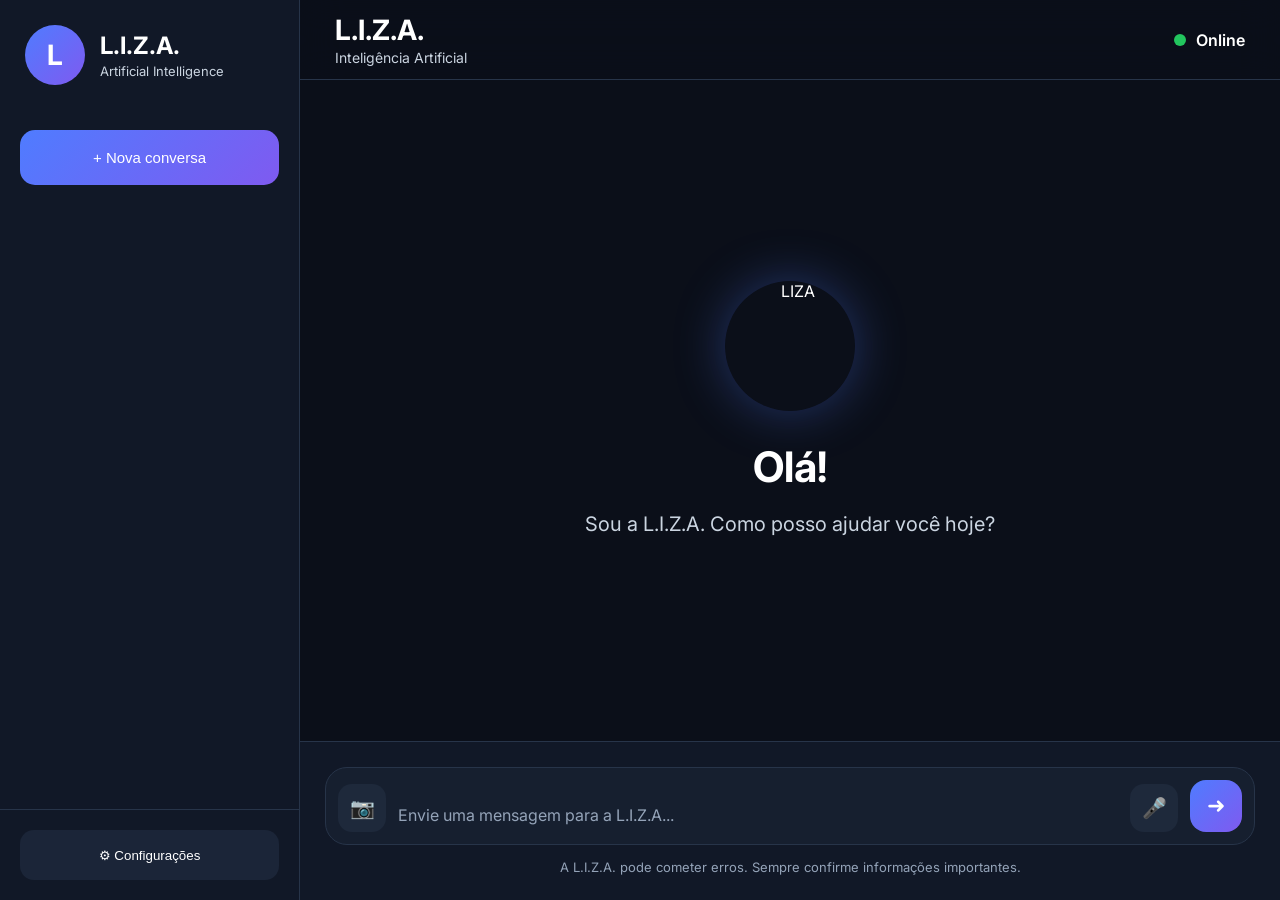
==== web/index.html @ 2a1c182a "Corrige Decision Engine e Intent Detector" ====
<!DOCTYPE html>
<html lang="pt-BR">

<head>

    <meta charset="UTF-8">

    <meta name="viewport"
        content="width=device-width, initial-scale=1.0">

    <title>L.I.Z.A.</title>

    <link rel="preconnect"
        href="https://fonts.googleapis.com">

    <link rel="preconnect"
        href="https://fonts.gstatic.com"
        crossorigin>

    <link href="https://fonts.googleapis.com/css2?family=Inter:wght@300;400;500;600;700;800&display=swap"
        rel="stylesheet">

    <link rel="stylesheet"
        href="css/style.css">

</head>

<body>

    <div class="layout">

        <!-- ===========================
             SIDEBAR
        ============================ -->

        <aside class="sidebar">

            <div class="logo">

                <div class="logo-circle">

                    L

                </div>

                <div>

                    <h2>L.I.Z.A.</h2>

                    <span>Artificial Intelligence</span>

                </div>

            </div>

            <button
                id="newChat"
                class="new-chat">

                + Nova conversa

            </button>

            <div
                id="history"
                class="history">

            </div>

            <div class="sidebar-footer">

                <button>

                    ⚙ Configurações

                </button>

            </div>

        </aside>

        <!-- ===========================
              CHAT
        ============================ -->

        <main class="chat-container">

            <header class="topbar">

                <div>

                    <h1>

                        L.I.Z.A.

                    </h1>

                    <span>

                        Inteligência Artificial

                    </span>

                </div>

                <div class="online">

                    <span class="dot"></span>

                    Online

                </div>

            </header>

            <!-- =======================
                 CONVERSA
            ======================== -->

            <section
                id="chat"
                class="chat">

                <div class="welcome">

                    <img
                        src="assets/avatar.png"
                        alt="LIZA">

                    <h2>

                        Olá!

                    </h2>

                    <p>

                        Sou a L.I.Z.A.

                        Como posso ajudar você hoje?

                    </p>

                </div>
                                <!-- ===========================
                     MODELOS DE MENSAGEM
                ============================ -->

                <!-- Mensagem da L.I.Z.A. -->

                <template id="assistantTemplate">

                    <div class="message assistant">

                        <div class="avatar">

                            <img
                                src="assets/avatar.png"
                                alt="LIZA">

                        </div>

                        <div class="message-body">

                            <div class="message-header">

                                <span class="name">

                                    L.I.Z.A.

                                </span>

                            </div>

                            <div class="message-content">

                            </div>

                            <div class="message-actions">

                                <button
                                    class="copy">

                                    📋 Copiar

                                </button>

                            </div>

                        </div>

                    </div>

                </template>

                <!-- Mensagem do Usuário -->

                <template id="userTemplate">

                    <div class="message user">

                        <div class="message-body">

                            <div class="message-header">

                                <span class="name">

                                    Você

                                </span>

                            </div>

                            <div class="message-content">

                            </div>

                        </div>

                        <div class="avatar user-avatar">

                            <div class="user-circle">

                                U

                            </div>

                        </div>

                    </div>

                </template>

                <!-- Template para Código -->

                <template id="codeTemplate">

                    <div class="code-block">

                        <div class="code-header">

                            <span class="language">

                                Código

                            </span>

                            <button class="copy-code">

                                Copiar

                            </button>

                        </div>

                        <pre>

<code>

</code>

                        </pre>

                    </div>

                </template>

                <!-- Template para Imagem -->

                <template id="imageTemplate">

                    <div class="message assistant">

                        <div class="avatar">

                            <img
                                src="assets/avatar.png"
                                alt="LIZA">

                        </div>

                        <div class="message-body">

                            <img
                                class="chat-image"
                                src="">

                        </div>

                    </div>

                </template>

            </section>
                        <!-- =======================
                 L.I.Z.A DIGITANDO
            ======================== -->

            <div
                id="typing"
                class="typing">

                <div class="typing-avatar">

                    L

                </div>

                <div class="typing-dots">

                    <span></span>

                    <span></span>

                    <span></span>

                </div>

            </div>

            <!-- =======================
                 ÁREA DE ENTRADA
            ======================== -->

            <footer class="chat-footer">

                <div class="input-box">

                    <button
                        id="imageButton"
                        class="icon-button"
                        title="Enviar imagem">

                        📷

                    </button>

                    <input
                        type="file"
                        id="imageInput"
                        accept="image/*"
                        hidden>

                    <textarea

                        id="message"

                        placeholder="Envie uma mensagem para a L.I.Z.A..."

                        rows="1"

                    ></textarea>

                    <button

                        id="voiceButton"

                        class="icon-button"

                        title="Falar">

                        🎤

                    </button>

                    <button

                        id="send"

                        class="send-button"

                        title="Enviar">

                        ➜

                    </button>

                </div>

                <div class="footer-text">

                    A L.I.Z.A. pode cometer erros. Sempre confirme informações importantes.

                </div>

            </footer>

        </main>

    </div>
---- web/css/style.css ----
/* ===================================================
   L.I.Z.A AI
   Design 2026
=================================================== */

@import url('https://fonts.googleapis.com/css2?family=Inter:wght@300;400;500;600;700;800;900&display=swap');

:root{

    --bg:#0B0F19;
    --sidebar:#111827;
    --surface:#161F2F;
    --surface-2:#1E293B;

    --primary:#4F7CFF;
    --primary-hover:#3A6CFF;

    --green:#22C55E;
    --red:#EF4444;

    --text:#FFFFFF;
    --text-light:#CBD5E1;
    --border:#273449;

    --shadow:0 20px 50px rgba(0,0,0,.35);

    --radius:18px;

}

*{

    margin:0;
    padding:0;
    box-sizing:border-box;

}

html{

    scroll-behavior:smooth;

}

body{

    font-family:"Inter",sans-serif;

    background:var(--bg);

    color:var(--text);

    overflow:hidden;

}

/* ============================= */

.layout{

    display:flex;

    width:100%;

    height:100vh;

}

/* ============================= */
/* SIDEBAR */
/* ============================= */

.sidebar{

    width:300px;

    background:var(--sidebar);

    border-right:1px solid var(--border);

    display:flex;

    flex-direction:column;

}

.logo{

    display:flex;

    align-items:center;

    gap:15px;

    padding:25px;

}

.logo-circle{

    width:60px;

    height:60px;

    border-radius:50%;

    background:linear-gradient(
            135deg,
            #4F7CFF,
            #7F5AF0
    );

    display:flex;

    align-items:center;

    justify-content:center;

    font-size:28px;

    font-weight:bold;

}

.logo h2{

    font-size:24px;

}

.logo span{

    color:var(--text-light);

    font-size:13px;

}

/* ============================= */

.new-chat{

    margin:20px;

    height:55px;

    border:none;

    border-radius:15px;

    cursor:pointer;

    font-size:15px;

    color:white;

    background:linear-gradient(
        135deg,
        #4F7CFF,
        #7F5AF0
    );

    transition:.30s;

}

.new-chat:hover{

    transform:translateY(-3px);

    box-shadow:var(--shadow);

}

/* ============================= */

.history{

    flex:1;

    overflow:auto;

    padding:15px;

}

.history::-webkit-scrollbar{

    width:8px;

}

.history::-webkit-scrollbar-thumb{

    background:#29364d;

    border-radius:20px;

}

.history-item{

    padding:15px;

    border-radius:14px;

    cursor:pointer;

    margin-bottom:10px;

    transition:.25s;

}

.history-item:hover{

    background:#1C2638;

}

.history-item h4{

    font-size:15px;

}

.history-item p{

    font-size:13px;

    color:var(--text-light);

    margin-top:6px;

}

/* ============================= */

.sidebar-footer{

    padding:20px;

    border-top:1px solid var(--border);

}

.sidebar-footer button{

    width:100%;

    height:50px;

    border:none;

    border-radius:14px;

    cursor:pointer;

    background:#1B2538;

    color:white;

    transition:.25s;

}

.sidebar-footer button:hover{

    background:#29364d;

}
/* ===================================================
   CHAT
=================================================== */

.chat-container{

    flex:1;

    display:flex;

    flex-direction:column;

    background:var(--bg);

}

/* ============================= */

.topbar{

    height:80px;

    border-bottom:1px solid var(--border);

    display:flex;

    justify-content:space-between;

    align-items:center;

    padding:0 35px;

    background:rgba(11,15,25,.92);

    backdrop-filter:blur(20px);

}

.topbar h1{

    font-size:28px;

    font-weight:700;

}

.topbar span{

    color:var(--text-light);

    font-size:14px;

}

/* ============================= */

.online{

    display:flex;

    align-items:center;

    gap:10px;

    font-weight:600;

}

.dot{

    width:12px;

    height:12px;

    border-radius:50%;

    background:var(--green);

    animation:pulse 2s infinite;

}

/* ===================================================
   CHAT
=================================================== */

.chat{

    flex:1;

    overflow-y:auto;

    padding:40px;

    display:flex;

    flex-direction:column;

    gap:30px;

}

.chat::-webkit-scrollbar{

    width:10px;

}

.chat::-webkit-scrollbar-thumb{

    background:#25324a;

    border-radius:20px;

}

/* ===================================================
   WELCOME
=================================================== */

.welcome{

    margin:auto;

    display:flex;

    flex-direction:column;

    align-items:center;

    text-align:center;

}

.welcome img{

    width:130px;

    height:130px;

    border-radius:50%;

    object-fit:cover;

    margin-bottom:30px;

    box-shadow:0 0 50px rgba(79,124,255,.35);

}

.welcome h2{

    font-size:42px;

    margin-bottom:15px;

}

.welcome p{

    max-width:700px;

    font-size:20px;

    color:var(--text-light);

    line-height:1.7;

}

/* ===================================================
   MENSAGENS
=================================================== */

.message{

    display:flex;

    gap:20px;

    animation:fade .35s ease;

}

.message.user{

    justify-content:flex-end;

}

.message.assistant{

    justify-content:flex-start;

}

/* ===================================================
   AVATAR
=================================================== */

.avatar{

    width:52px;

    height:52px;

    flex-shrink:0;

}

.avatar img{

    width:100%;

    height:100%;

    border-radius:50%;

    object-fit:cover;

}

.user-circle{

    width:52px;

    height:52px;

    border-radius:50%;

    background:linear-gradient(
        135deg,
        #4F7CFF,
        #7F5AF0
    );

    display:flex;

    justify-content:center;

    align-items:center;

    font-weight:700;

}

/* ===================================================
   BALÃO
=================================================== */

.message-body{

    max-width:900px;

}

.message-header{

    margin-bottom:10px;

}

.name{

    font-size:14px;

    color:var(--text-light);

}

.message-content{

    background:var(--surface);

    border:1px solid var(--border);

    border-radius:18px;

    padding:22px;

    line-height:1.8;

    font-size:16px;

    white-space:pre-wrap;

    word-break:break-word;

}

.user .message-content{

    background:linear-gradient(
        135deg,
        #4F7CFF,
        #5B6EFF
    );

    border:none;

}
/* ===================================================
   TYPING INDICATOR
=================================================== */

.typing{

    display:none;

    align-items:center;

    gap:15px;

    padding:20px 40px;

}

.typing-avatar{

    width:42px;

    height:42px;

    border-radius:50%;

    background:linear-gradient(
        135deg,
        #4F7CFF,
        #7F5AF0
    );

    display:flex;

    justify-content:center;

    align-items:center;

    font-weight:700;

}

.typing-dots{

    display:flex;

    gap:8px;

}

.typing-dots span{

    width:10px;

    height:10px;

    border-radius:50%;

    background:#9CA3AF;

    animation:typing 1.2s infinite;

}

.typing-dots span:nth-child(2){

    animation-delay:.2s;

}

.typing-dots span:nth-child(3){

    animation-delay:.4s;

}

/* ===================================================
   FOOTER
=================================================== */

.chat-footer{

    padding:25px;

    border-top:1px solid var(--border);

    background:#111827;

}

.input-box{

    display:flex;

    align-items:flex-end;

    gap:12px;

    background:var(--surface);

    border:1px solid var(--border);

    border-radius:22px;

    padding:12px;

}

.input-box textarea{

    flex:1;

    resize:none;

    border:none;

    outline:none;

    background:transparent;

    color:white;

    font-family:inherit;

    font-size:16px;

    line-height:1.7;

    min-height:30px;

    max-height:180px;

}

.input-box textarea::placeholder{

    color:#94A3B8;

}

/* ===================================================
   BOTÕES
=================================================== */

.icon-button{

    width:48px;

    height:48px;

    border:none;

    border-radius:14px;

    background:#1E293B;

    color:white;

    cursor:pointer;

    font-size:20px;

    transition:.25s;

}

.icon-button:hover{

    background:#334155;

    transform:translateY(-2px);

}

.send-button{

    width:52px;

    height:52px;

    border:none;

    border-radius:16px;

    background:linear-gradient(
        135deg,
        #4F7CFF,
        #7F5AF0
    );

    color:white;

    cursor:pointer;

    font-size:22px;

    transition:.25s;

}

.send-button:hover{

    transform:scale(1.06);

    box-shadow:0 12px 30px rgba(79,124,255,.35);

}

/* ===================================================
   TEXTO DO RODAPÉ
=================================================== */

.footer-text{

    margin-top:14px;

    text-align:center;

    color:#94A3B8;

    font-size:13px;

}

/* ===================================================
   ANIMAÇÕES
=================================================== */

@keyframes fade{

    from{

        opacity:0;

        transform:translateY(15px);

    }

    to{

        opacity:1;

        transform:translateY(0);

    }

}

@keyframes pulse{

    0%{

        transform:scale(.9);

        opacity:.5;

    }

    50%{

        transform:scale(1.2);

        opacity:1;

    }

    100%{

        transform:scale(.9);

        opacity:.5;

    }

}

@keyframes typing{

    0%{

        transform:translateY(0);

        opacity:.3;

    }

    50%{

        transform:translateY(-8px);

        opacity:1;

    }

    100%{

        transform:translateY(0);

        opacity:.3;

    }

}
/* ===================================================
   CODE BLOCKS
=================================================== */

.code-block{

    margin-top:18px;

    border-radius:18px;

    overflow:hidden;

    border:1px solid var(--border);

    background:#0F172A;

}

.code-header{

    height:48px;

    display:flex;

    justify-content:space-between;

    align-items:center;

    padding:0 18px;

    background:#1E293B;

    border-bottom:1px solid var(--border);

}

.language{

    color:#CBD5E1;

    font-size:14px;

    font-weight:600;

}

.copy-code{

    border:none;

    background:#334155;

    color:white;

    padding:8px 14px;

    border-radius:10px;

    cursor:pointer;

    transition:.25s;

}

.copy-code:hover{

    background:#475569;

}

.code-block pre{

    margin:0;

    padding:20px;

    overflow-x:auto;

}

.code-block code{

    font-family:Consolas, monospace;

    color:#F8FAFC;

    font-size:15px;

    line-height:1.7;

}

/* ===================================================
   IMAGENS
=================================================== */

.chat-image{

    width:100%;

    max-width:500px;

    border-radius:18px;

    margin-top:12px;

    cursor:pointer;

    transition:.3s;

    box-shadow:0 10px 30px rgba(0,0,0,.25);

}

.chat-image:hover{

    transform:scale(1.02);

}

/* ===================================================
   BOTÃO COPIAR
=================================================== */

.message-actions{

    display:flex;

    justify-content:flex-end;

    margin-top:10px;

}

.copy{

    border:none;

    background:#1E293B;

    color:white;

    padding:8px 14px;

    border-radius:10px;

    cursor:pointer;

    transition:.25s;

}

.copy:hover{

    background:#334155;

}

/* ===================================================
   LINKS
=================================================== */

.message-content a{

    color:#60A5FA;

    text-decoration:none;

}

.message-content a:hover{

    text-decoration:underline;

}

/* ===================================================
   TABELAS
=================================================== */

.message-content table{

    width:100%;

    border-collapse:collapse;

    margin-top:20px;

}

.message-content th{

    background:#1E293B;

    padding:14px;

    text-align:left;

}

.message-content td{

    padding:14px;

    border-top:1px solid var(--border);

}

/* ===================================================
   SELEÇÃO
=================================================== */

::selection{

    background:#4F7CFF;

    color:white;

}

/* ===================================================
   RESPONSIVO
=================================================== */

@media(max-width:1100px){

    .sidebar{

        width:240px;

    }

}

@media(max-width:900px){

    .sidebar{

        position:fixed;

        left:-280px;

        top:0;

        bottom:0;

        z-index:999;

        transition:.35s;

    }

    .sidebar.open{

        left:0;

    }

    .chat{

        padding:20px;

    }

    .welcome h2{

        font-size:32px;

    }

    .welcome p{

        font-size:17px;

    }

}

@media(max-width:700px){

    .topbar{

        padding:0 18px;

    }

    .topbar h1{

        font-size:22px;

    }

    .welcome img{

        width:90px;

        height:90px;

    }

    .message{

        gap:12px;

    }

    .avatar{

        width:42px;

        height:42px;

    }

    .user-circle{

        width:42px;

        height:42px;

    }

    .message-content{

        padding:18px;

        font-size:15px;

    }

    .chat-footer{

        padding:14px;

    }

}

@media(max-width:500px){

    .input-box{

        gap:8px;

    }

    .icon-button{

        width:42px;

        height:42px;

        font-size:18px;

    }

    .send-button{

        width:44px;

        height:44px;

        font-size:18px;

    }

    .input-box textarea{

        font-size:15px;

    }

}

/* ===================================================
   GLASS EFFECT
=================================================== */

.glass{

    background:rgba(30,41,59,.55);

    backdrop-filter:blur(15px);

}

/* ===================================================
   TRANSIÇÕES
=================================================== */

button,
textarea,
.message-content,
.history-item{

    transition:.25s ease;

}
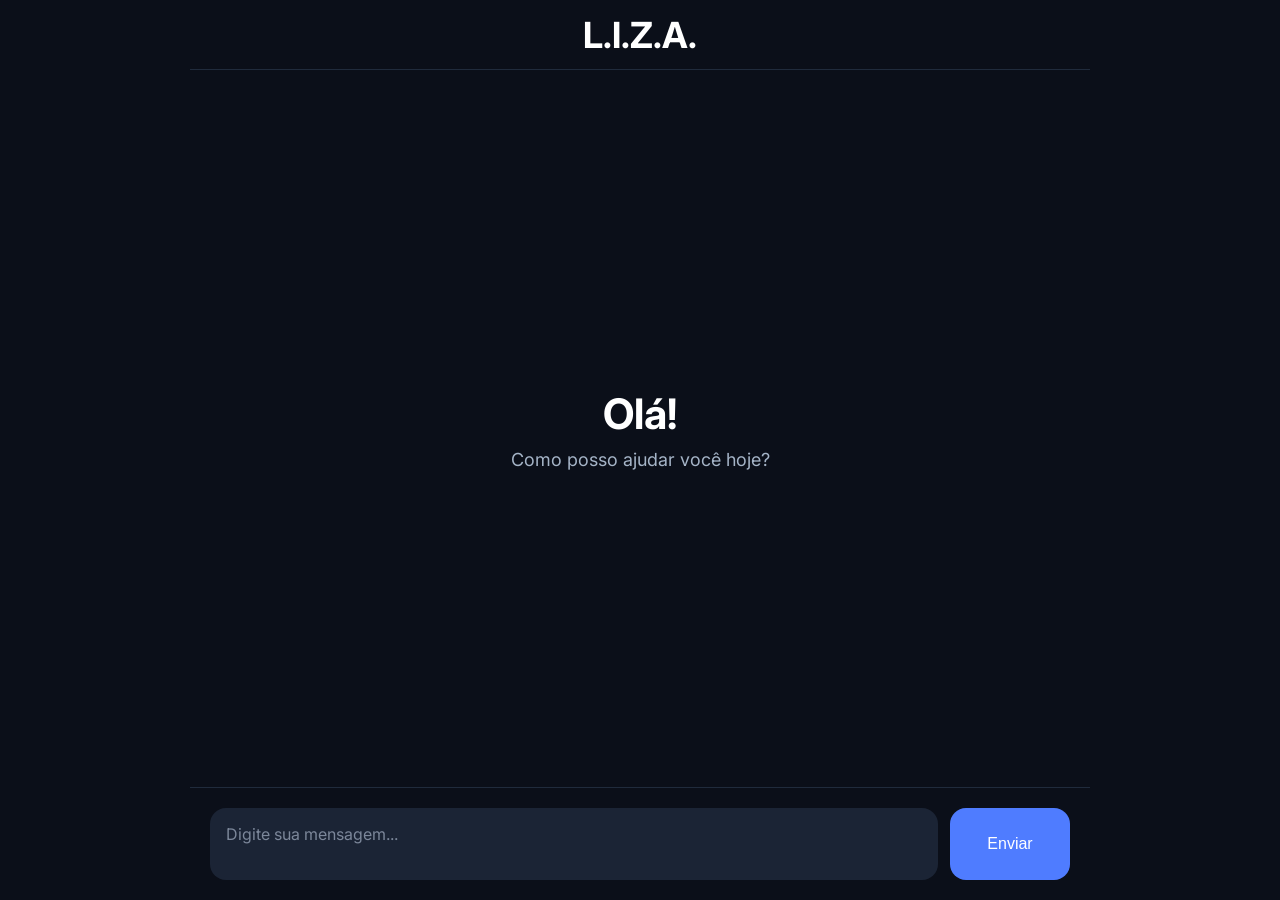
==== commit 9415f468: "Adiciona interface web da L.I.Z.A." ====
--- a/web/index.html
+++ b/web/index.html
@@ -10,381 +10,106 @@
 
     <title>L.I.Z.A.</title>
 
-    <link rel="preconnect"
-        href="https://fonts.googleapis.com">
-
-    <link rel="preconnect"
-        href="https://fonts.gstatic.com"
-        crossorigin>
-
-    <link href="https://fonts.googleapis.com/css2?family=Inter:wght@300;400;500;600;700;800&display=swap"
-        rel="stylesheet">
-
-    <link rel="stylesheet"
-        href="css/style.css">
+    <link rel="stylesheet" href="style.css">
 
 </head>
 
 <body>
 
-    <div class="layout">
+<div class="container">
 
-        <!-- ===========================
-             SIDEBAR
-        ============================ -->
+    <header>
 
-        <aside class="sidebar">
+        <h1>L.I.Z.A.</h1>
 
-            <div class="logo">
+    </header>
 
-                <div class="logo-circle">
+    <main id="chat" class="chat">
 
-                    L
+        <div class="welcome">
 
-                </div>
+            <h2>Olá!</h2>
 
-                <div>
+            <p>Como posso ajudar você hoje?</p>
 
-                    <h2>L.I.Z.A.</h2>
+        </div>
 
-                    <span>Artificial Intelligence</span>
+    </main>
+
+    <!-- TEMPLATE IA -->
+
+    <template id="assistantTemplate">
+
+        <div class="message assistant">
+
+            <div class="message-body">
+
+                <div class="message-content"></div>
+
+                <div class="message-actions">
+
+                    <button class="copy">
+
+                        📋 Copiar
+
+                    </button>
 
                 </div>
 
             </div>
 
-            <button
-                id="newChat"
-                class="new-chat">
+        </div>
 
-                + Nova conversa
+    </template>
 
-            </button>
+    <!-- TEMPLATE USUÁRIO -->
 
-            <div
-                id="history"
-                class="history">
+    <template id="userTemplate">
+
+        <div class="message user">
+
+            <div class="message-body">
+
+                <div class="message-content"></div>
 
             </div>
 
-            <div class="sidebar-footer">
+        </div>
 
-                <button>
+    </template>
 
-                    ⚙ Configurações
+    <div
+        id="typing"
+        class="typing"
+        style="display:none;">
 
-                </button>
-
-            </div>
-
-        </aside>
-
-        <!-- ===========================
-              CHAT
-        ============================ -->
-
-        <main class="chat-container">
-
-            <header class="topbar">
-
-                <div>
-
-                    <h1>
-
-                        L.I.Z.A.
-
-                    </h1>
-
-                    <span>
-
-                        Inteligência Artificial
-
-                    </span>
-
-                </div>
-
-                <div class="online">
-
-                    <span class="dot"></span>
-
-                    Online
-
-                </div>
-
-            </header>
-
-            <!-- =======================
-                 CONVERSA
-            ======================== -->
-
-            <section
-                id="chat"
-                class="chat">
-
-                <div class="welcome">
-
-                    <img
-                        src="assets/avatar.png"
-                        alt="LIZA">
-
-                    <h2>
-
-                        Olá!
-
-                    </h2>
-
-                    <p>
-
-                        Sou a L.I.Z.A.
-
-                        Como posso ajudar você hoje?
-
-                    </p>
-
-                </div>
-                                <!-- ===========================
-                     MODELOS DE MENSAGEM
-                ============================ -->
-
-                <!-- Mensagem da L.I.Z.A. -->
-
-                <template id="assistantTemplate">
-
-                    <div class="message assistant">
-
-                        <div class="avatar">
-
-                            <img
-                                src="assets/avatar.png"
-                                alt="LIZA">
-
-                        </div>
-
-                        <div class="message-body">
-
-                            <div class="message-header">
-
-                                <span class="name">
-
-                                    L.I.Z.A.
-
-                                </span>
-
-                            </div>
-
-                            <div class="message-content">
-
-                            </div>
-
-                            <div class="message-actions">
-
-                                <button
-                                    class="copy">
-
-                                    📋 Copiar
-
-                                </button>
-
-                            </div>
-
-                        </div>
-
-                    </div>
-
-                </template>
-
-                <!-- Mensagem do Usuário -->
-
-                <template id="userTemplate">
-
-                    <div class="message user">
-
-                        <div class="message-body">
-
-                            <div class="message-header">
-
-                                <span class="name">
-
-                                    Você
-
-                                </span>
-
-                            </div>
-
-                            <div class="message-content">
-
-                            </div>
-
-                        </div>
-
-                        <div class="avatar user-avatar">
-
-                            <div class="user-circle">
-
-                                U
-
-                            </div>
-
-                        </div>
-
-                    </div>
-
-                </template>
-
-                <!-- Template para Código -->
-
-                <template id="codeTemplate">
-
-                    <div class="code-block">
-
-                        <div class="code-header">
-
-                            <span class="language">
-
-                                Código
-
-                            </span>
-
-                            <button class="copy-code">
-
-                                Copiar
-
-                            </button>
-
-                        </div>
-
-                        <pre>
-
-<code>
-
-</code>
-
-                        </pre>
-
-                    </div>
-
-                </template>
-
-                <!-- Template para Imagem -->
-
-                <template id="imageTemplate">
-
-                    <div class="message assistant">
-
-                        <div class="avatar">
-
-                            <img
-                                src="assets/avatar.png"
-                                alt="LIZA">
-
-                        </div>
-
-                        <div class="message-body">
-
-                            <img
-                                class="chat-image"
-                                src="">
-
-                        </div>
-
-                    </div>
-
-                </template>
-
-            </section>
-                        <!-- =======================
-                 L.I.Z.A DIGITANDO
-            ======================== -->
-
-            <div
-                id="typing"
-                class="typing">
-
-                <div class="typing-avatar">
-
-                    L
-
-                </div>
-
-                <div class="typing-dots">
-
-                    <span></span>
-
-                    <span></span>
-
-                    <span></span>
-
-                </div>
-
-            </div>
-
-            <!-- =======================
-                 ÁREA DE ENTRADA
-            ======================== -->
-
-            <footer class="chat-footer">
-
-                <div class="input-box">
-
-                    <button
-                        id="imageButton"
-                        class="icon-button"
-                        title="Enviar imagem">
-
-                        📷
-
-                    </button>
-
-                    <input
-                        type="file"
-                        id="imageInput"
-                        accept="image/*"
-                        hidden>
-
-                    <textarea
-
-                        id="message"
-
-                        placeholder="Envie uma mensagem para a L.I.Z.A..."
-
-                        rows="1"
-
-                    ></textarea>
-
-                    <button
-
-                        id="voiceButton"
-
-                        class="icon-button"
-
-                        title="Falar">
-
-                        🎤
-
-                    </button>
-
-                    <button
-
-                        id="send"
-
-                        class="send-button"
-
-                        title="Enviar">
-
-                        ➜
-
-                    </button>
-
-                </div>
-
-                <div class="footer-text">
-
-                    A L.I.Z.A. pode cometer erros. Sempre confirme informações importantes.
-
-                </div>
-
-            </footer>
-
-        </main>
+        L.I.Z.A. está digitando...
 
     </div>
+
+    <footer>
+
+        <textarea
+
+            id="message"
+
+            rows="2"
+
+            placeholder="Digite sua mensagem..."
+
+        ></textarea>
+
+        <button id="send">
+
+            Enviar
+
+        </button>
+
+    </footer>
+
+</div>
+
+<script src="script.js"></script>
+
+</body>
+</html>
--- a/web/style.css
+++ b/web/style.css
@@ -0,0 +1,305 @@
+@import url('https://fonts.googleapis.com/css2?family=Inter:wght@300;400;500;600;700&display=swap');
+
+*{
+    margin:0;
+    padding:0;
+    box-sizing:border-box;
+}
+
+body{
+
+    font-family:"Inter",sans-serif;
+
+    background:#0B0F19;
+
+    color:white;
+
+    height:100vh;
+
+    display:flex;
+
+    justify-content:center;
+
+    align-items:center;
+
+}
+
+.container{
+
+    width:100%;
+
+    max-width:900px;
+
+    height:100vh;
+
+    display:flex;
+
+    flex-direction:column;
+
+}
+
+header{
+
+    height:70px;
+
+    display:flex;
+
+    justify-content:center;
+
+    align-items:center;
+
+    border-bottom:1px solid #202B3C;
+
+    font-size:18px;
+
+    font-weight:700;
+
+}
+
+.chat{
+
+    flex:1;
+
+    overflow-y:auto;
+
+    padding:30px;
+
+    display:flex;
+
+    flex-direction:column;
+
+    gap:20px;
+
+}
+
+.chat::-webkit-scrollbar{
+
+    width:8px;
+
+}
+
+.chat::-webkit-scrollbar-thumb{
+
+    background:#273449;
+
+    border-radius:20px;
+
+}
+
+.welcome{
+
+    margin:auto;
+
+    text-align:center;
+
+}
+
+.welcome h2{
+
+    font-size:42px;
+
+    margin-bottom:10px;
+
+}
+
+.welcome p{
+
+    color:#A5B4C7;
+
+    font-size:18px;
+
+}
+
+.message{
+
+    display:flex;
+
+}
+
+.message.user{
+
+    justify-content:flex-end;
+
+}
+
+.message.assistant{
+
+    justify-content:flex-start;
+
+}
+
+.message-body{
+
+    max-width:75%;
+
+}
+
+.message-content{
+
+    padding:18px;
+
+    border-radius:18px;
+
+    line-height:1.7;
+
+    word-break:break-word;
+
+}
+
+.user .message-content{
+
+    background:#4F7CFF;
+
+    color:white;
+
+}
+
+.assistant .message-content{
+
+    background:#1B2435;
+
+    color:white;
+
+}
+
+.message-actions{
+
+    margin-top:8px;
+
+    text-align:right;
+
+}
+
+.copy{
+
+    border:none;
+
+    background:#29364D;
+
+    color:white;
+
+    padding:8px 14px;
+
+    border-radius:10px;
+
+    cursor:pointer;
+
+}
+
+.copy:hover{
+
+    background:#3B4D69;
+
+}
+
+.typing{
+
+    padding:15px 30px;
+
+    color:#9CA3AF;
+
+    font-size:15px;
+
+}
+
+footer{
+
+    padding:20px;
+
+    display:flex;
+
+    gap:12px;
+
+    border-top:1px solid #202B3C;
+
+}
+
+textarea{
+
+    flex:1;
+
+    resize:none;
+
+    border:none;
+
+    outline:none;
+
+    border-radius:16px;
+
+    background:#1B2435;
+
+    color:white;
+
+    padding:16px;
+
+    font-size:16px;
+
+    font-family:inherit;
+
+}
+
+textarea::placeholder{
+
+    color:#7C879A;
+
+}
+
+button{
+
+    width:120px;
+
+    border:none;
+
+    border-radius:16px;
+
+    background:#4F7CFF;
+
+    color:white;
+
+    font-size:16px;
+
+    cursor:pointer;
+
+    transition:.25s;
+
+}
+
+button:hover{
+
+    background:#3D69F5;
+
+}
+
+@media(max-width:700px){
+
+    .container{
+
+        width:100%;
+
+    }
+
+    .message-body{
+
+        max-width:90%;
+
+    }
+
+    header{
+
+        font-size:16px;
+
+    }
+
+    footer{
+
+        padding:12px;
+
+    }
+
+    button{
+
+        width:90px;
+
+    }
+
+}
